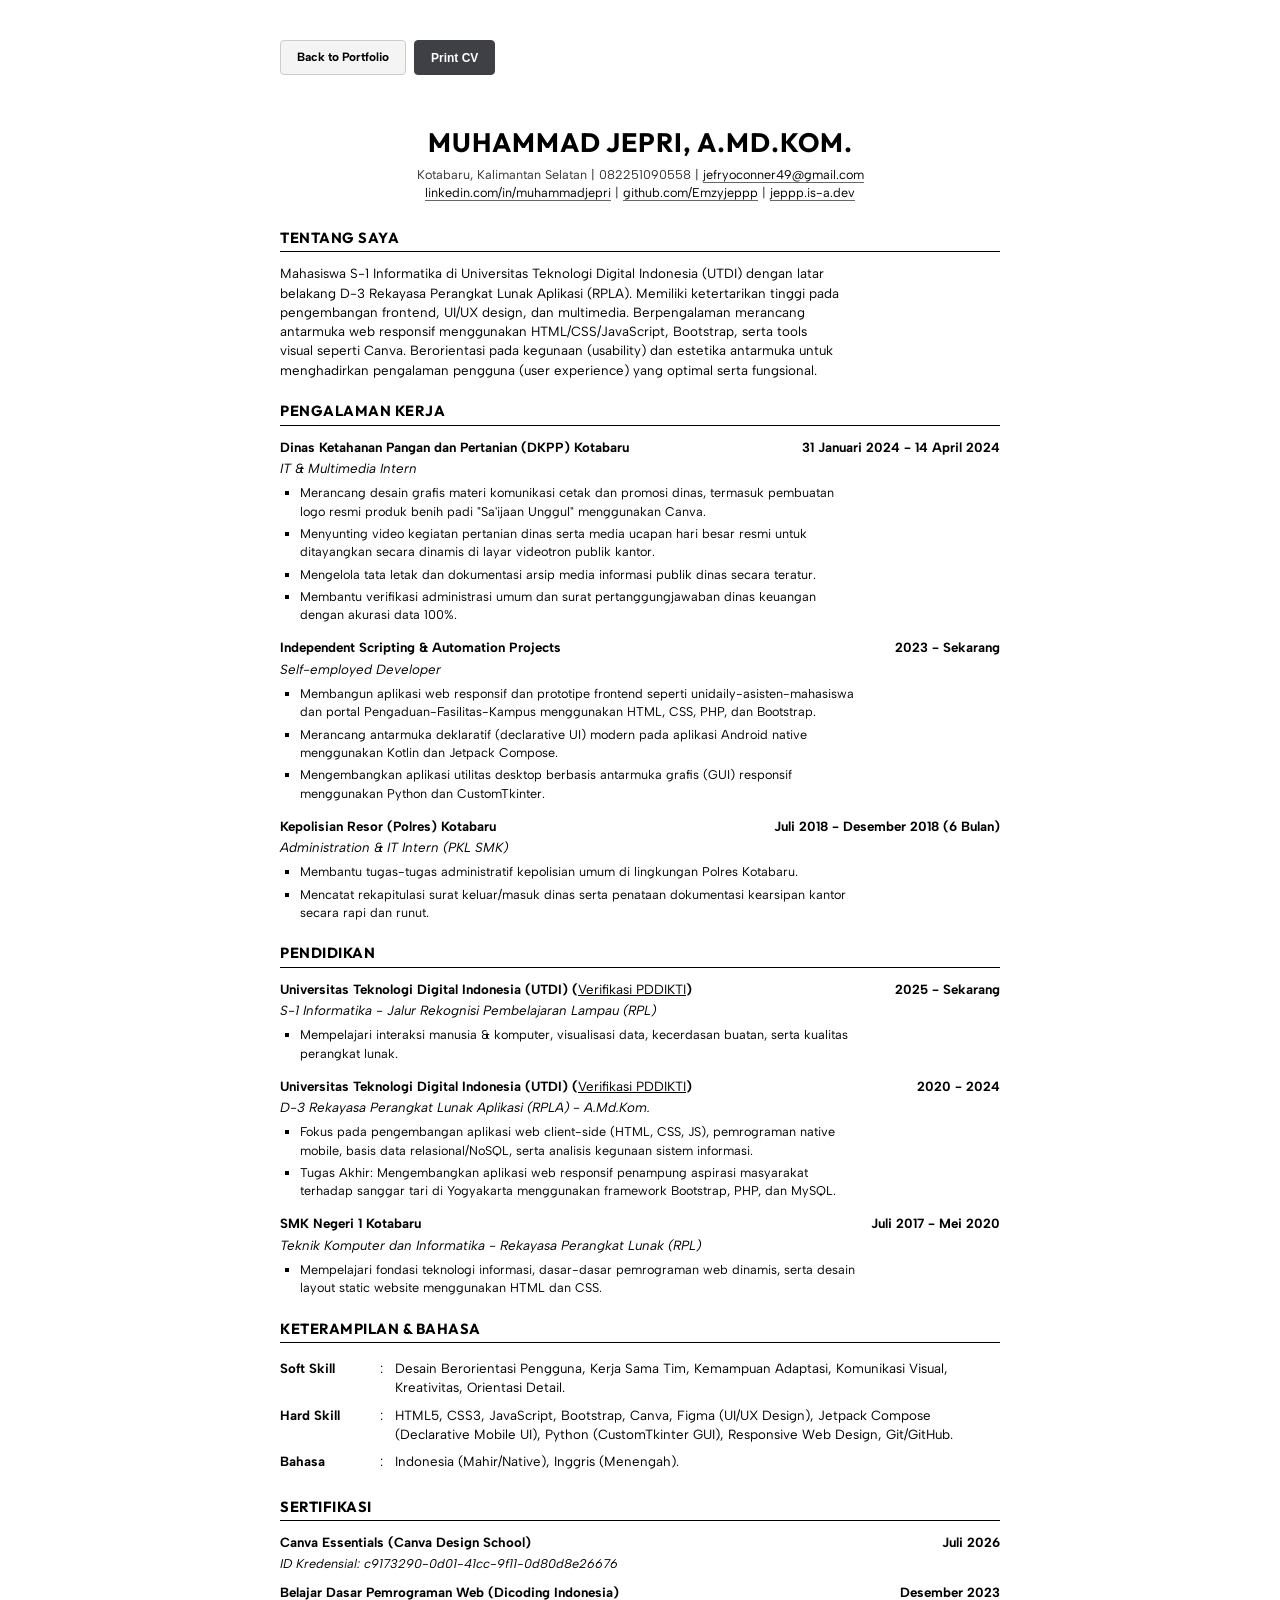
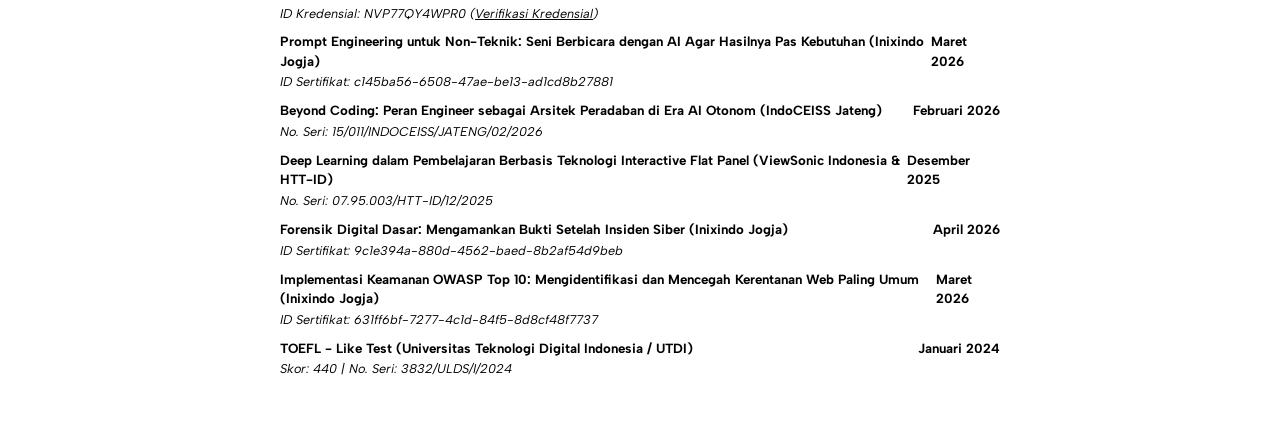
==== cv-design.html @ 5fd1a379 "feat: add design and frontend focused ATS CV (cv-design.html)" ====
<!DOCTYPE html>
<html lang="en">
<head>
    <meta charset="UTF-8">
    <meta name="viewport" content="width=device-width, initial-scale=1.0">
    <title>Muhammad Jepri - CV ATS (Frontend & Multimedia)</title>
    <!-- Google Fonts - Albert Sans & Outfit -->
    <link rel="preconnect" href="https://fonts.googleapis.com">
    <link rel="preconnect" href="https://fonts.gstatic.com" crossorigin>
    <link href="https://fonts.googleapis.com/css2?family=Albert+Sans:wght@300;400;500;600;700&display=swap" rel="stylesheet">
    <link href="https://fonts.googleapis.com/css2?family=Outfit:wght@400;500;600;700;800&display=swap" rel="stylesheet">
    <style>
        /* CSS Reset & Print-friendly Styles */
        * {
            margin: 0;
            padding: 0;
            box-sizing: border-box;
        }
        body {
            font-family: 'Albert Sans', -apple-system, BlinkMacSystemFont, "Segoe UI", Roboto, Helvetica, Arial, sans-serif;
            color: #000;
            background-color: #fff;
            line-height: 1.45;
            padding: 2.5rem;
            max-width: 800px;
            margin: 0 auto;
            font-size: 11pt;
        }
        h1, h2, h3, h4 {
            font-family: 'Outfit', sans-serif;
            color: #000;
        }
        
        /* Header section */
        .header {
            text-align: center;
            margin-bottom: 1.5rem;
        }
        .header h1 {
            font-size: 20pt;
            font-weight: bold;
            text-transform: uppercase;
            letter-spacing: 1px;
            margin-bottom: 0.25rem;
        }
        .header p {
            font-size: 9.5pt;
            color: #333;
        }
        .header a {
            color: #000;
            text-decoration: none;
            border-bottom: 1px solid #666;
        }

        /* Section styles */
        .section {
            margin-bottom: 1.25rem;
        }
        .section-title {
            font-size: 11pt;
            font-weight: bold;
            text-transform: uppercase;
            border-bottom: 1px solid #000;
            padding-bottom: 0.2rem;
            margin-bottom: 0.75rem;
            letter-spacing: 0.5px;
        }
        .section p {
            font-size: 10pt;
            text-align: left;
            max-width: 70ch;
        }

        /* Job & Education entries */
        .entry {
            margin-bottom: 0.85rem;
        }
        .entry-header {
            display: flex;
            justify-content: space-between;
            font-weight: bold;
            font-size: 10pt;
            margin-bottom: 0.15rem;
        }
        .entry-title {
            font-size: 10pt;
            font-style: italic;
            font-weight: normal;
            margin-bottom: 0.35rem;
        }
        .entry ul {
            margin-left: 1.25rem;
            list-style-type: square;
        }
        .entry li {
            font-size: 9.5pt;
            margin-bottom: 0.25rem;
            text-align: left;
            max-width: 70ch;
        }

        /* Skills section */
        .skills-table {
            width: 100%;
            border-collapse: collapse;
            font-size: 10pt;
            margin-top: 0.25rem;
        }
        .skills-table td {
            padding: 0.25rem 0;
            vertical-align: top;
            text-align: left;
        }
        .skill-label {
            width: 100px;
            font-weight: bold;
            color: #000;
        }
        .skill-colon {
            width: 15px;
            text-align: left;
        }

        /* Page-break utility for printing */
        @media print {
            body {
                padding: 0;
                margin: 0;
            }
            .no-print {
                display: none;
            }
        }
        
        /* Interactive browser view only button */
        .no-print-btn {
            display: inline-block;
            margin-bottom: 1.5rem;
            padding: 0.5rem 1rem;
            background-color: #000;
            color: #fff;
            text-decoration: none;
            border-radius: 4px;
            font-size: 9pt;
            font-weight: bold;
            cursor: pointer;
            border: none;
            transition: transform 0.15s ease, background-color 0.15s ease;
        }
        .no-print-btn:focus {
            outline: none;
        }
        .no-print-btn:focus-visible {
            outline: 2px solid #000;
            outline-offset: 2px;
        }
        .no-print-btn:hover {
            background-color: #333;
        }
        .no-print-btn:active {
            transform: scale(0.97);
        }
    </style>
</head>
<body>
    <!-- Action buttons for browser view -->
    <div class="header no-print" style="text-align: left; margin-bottom: 1.5rem; display: flex; gap: 0.5rem; flex-wrap: wrap;">
        <a href="index.html" class="no-print-btn" style="background-color: #f4f4f5; color: #000; border: 1px solid #ccc;">Back to Portfolio</a>
        <button onclick="window.print()" class="no-print-btn" style="background-color: #3f3f46; color: #fff; border: 1px solid #3f3f46;">Print CV</button>
    </div>

    <div class="header">
        <h1>Muhammad Jepri, A.Md.Kom.</h1>
        <p>Kotabaru, Kalimantan Selatan | 082251090558 | <a href="mailto:jefryoconner49@gmail.com">jefryoconner49@gmail.com</a></p>
        <p><a href="https://www.linkedin.com/in/muhammadjepri/" target="_blank">linkedin.com/in/muhammadjepri</a> | <a href="https://github.com/Emzyjeppp" target="_blank">github.com/Emzyjeppp</a> | <a href="https://jeppp.is-a.dev" target="_blank">jeppp.is-a.dev</a></p>
    </div>

    <div class="section">
        <h2 class="section-title">Tentang Saya</h2>
        <p>
            Mahasiswa S-1 Informatika di Universitas Teknologi Digital Indonesia (UTDI) dengan latar belakang D-3 Rekayasa Perangkat Lunak Aplikasi (RPLA). Memiliki ketertarikan tinggi pada pengembangan frontend, UI/UX design, dan multimedia. Berpengalaman merancang antarmuka web responsif menggunakan HTML/CSS/JavaScript, Bootstrap, serta tools visual seperti Canva. Berorientasi pada kegunaan (usability) dan estetika antarmuka untuk menghadirkan pengalaman pengguna (user experience) yang optimal serta fungsional.
        </p>
    </div>

    <div class="section">
        <h2 class="section-title">Pengalaman Kerja</h2>
        
        <div class="entry">
            <div class="entry-header">
                <span>Dinas Ketahanan Pangan dan Pertanian (DKPP) Kotabaru</span>
                <span>31 Januari 2024 - 14 April 2024</span>
            </div>
            <div class="entry-title">IT & Multimedia Intern</div>
            <ul>
                <li>Merancang desain grafis materi komunikasi cetak dan promosi dinas, termasuk pembuatan logo resmi produk benih padi "Sa'ijaan Unggul" menggunakan Canva.</li>
                <li>Menyunting video kegiatan pertanian dinas serta media ucapan hari besar resmi untuk ditayangkan secara dinamis di layar videotron publik kantor.</li>
                <li>Mengelola tata letak dan dokumentasi arsip media informasi publik dinas secara teratur.</li>
                <li>Membantu verifikasi administrasi umum dan surat pertanggungjawaban dinas keuangan dengan akurasi data 100%.</li>
            </ul>
        </div>

        <div class="entry">
            <div class="entry-header">
                <span>Independent Scripting & Automation Projects</span>
                <span>2023 - Sekarang</span>
            </div>
            <div class="entry-title">Self-employed Developer</div>
            <ul>
                <li>Membangun aplikasi web responsif dan prototipe frontend seperti unidaily-asisten-mahasiswa dan portal Pengaduan-Fasilitas-Kampus menggunakan HTML, CSS, PHP, dan Bootstrap.</li>
                <li>Merancang antarmuka deklaratif (declarative UI) modern pada aplikasi Android native menggunakan Kotlin dan Jetpack Compose.</li>
                <li>Mengembangkan aplikasi utilitas desktop berbasis antarmuka grafis (GUI) responsif menggunakan Python dan CustomTkinter.</li>
            </ul>
        </div>

        <div class="entry">
            <div class="entry-header">
                <span>Kepolisian Resor (Polres) Kotabaru</span>
                <span>Juli 2018 - Desember 2018 (6 Bulan)</span>
            </div>
            <div class="entry-title">Administration & IT Intern (PKL SMK)</div>
            <ul>
                <li>Membantu tugas-tugas administratif kepolisian umum di lingkungan Polres Kotabaru.</li>
                <li>Mencatat rekapitulasi surat keluar/masuk dinas serta penataan dokumentasi kearsipan kantor secara rapi dan runut.</li>
            </ul>
        </div>
    </div>

    <div class="section">
        <h2 class="section-title">Pendidikan</h2>

        <div class="entry">
            <div class="entry-header">
                <span>Universitas Teknologi Digital Indonesia (UTDI) (<a href="https://pddikti.kemdiktisaintek.go.id/detail-mahasiswa/1EM2RLEza9GsHXyy-v89owwIK5X4exiiJ-73nF_fQ1BW6tYCa4KOVG_jK9c9vvH5I3FgDg==" target="_blank" style="color: inherit; text-decoration: underline; font-weight: normal;">Verifikasi PDDIKTI</a>)</span>
                <span>2025 - Sekarang</span>
            </div>
            <div class="entry-title">S-1 Informatika - Jalur Rekognisi Pembelajaran Lampau (RPL)</div>
            <ul>
                <li>Mempelajari interaksi manusia & komputer, visualisasi data, kecerdasan buatan, serta kualitas perangkat lunak.</li>
            </ul>
        </div>

        <div class="entry">
            <div class="entry-header">
                <span>Universitas Teknologi Digital Indonesia (UTDI) (<a href="https://pddikti.kemdiktisaintek.go.id/detail-mahasiswa/FiaRgfbsAJH0ipG66eCQztDOOsciMIt-xgTX12J9G3hoqqx-gh0_aRdXz90w3Z_FBN8l5A==" target="_blank" style="color: inherit; text-decoration: underline; font-weight: normal;">Verifikasi PDDIKTI</a>)</span>
                <span>2020 - 2024</span>
            </div>
            <div class="entry-title">D-3 Rekayasa Perangkat Lunak Aplikasi (RPLA) - A.Md.Kom.</div>
            <ul>
                <li>Fokus pada pengembangan aplikasi web client-side (HTML, CSS, JS), pemrograman native mobile, basis data relasional/NoSQL, serta analisis kegunaan sistem informasi.</li>
                <li>Tugas Akhir: Mengembangkan aplikasi web responsif penampung aspirasi masyarakat terhadap sanggar tari di Yogyakarta menggunakan framework Bootstrap, PHP, dan MySQL.</li>
            </ul>
        </div>

        <div class="entry">
            <div class="entry-header">
                <span>SMK Negeri 1 Kotabaru</span>
                <span>Juli 2017 - Mei 2020</span>
            </div>
            <div class="entry-title">Teknik Komputer dan Informatika - Rekayasa Perangkat Lunak (RPL)</div>
            <ul>
                <li>Mempelajari fondasi teknologi informasi, dasar-dasar pemrograman web dinamis, serta desain layout static website menggunakan HTML dan CSS.</li>
            </ul>
        </div>
    </div>

    <div class="section">
        <h2 class="section-title">Keterampilan & Bahasa</h2>
        
        <table class="skills-table">
            <tr>
                <td class="skill-label">Soft Skill</td>
                <td class="skill-colon">:</td>
                <td>Desain Berorientasi Pengguna, Kerja Sama Tim, Kemampuan Adaptasi, Komunikasi Visual, Kreativitas, Orientasi Detail.</td>
            </tr>
            <tr>
                <td class="skill-label">Hard Skill</td>
                <td class="skill-colon">:</td>
                <td>HTML5, CSS3, JavaScript, Bootstrap, Canva, Figma (UI/UX Design), Jetpack Compose (Declarative Mobile UI), Python (CustomTkinter GUI), Responsive Web Design, Git/GitHub.</td>
            </tr>
            <tr>
                <td class="skill-label">Bahasa</td>
                <td class="skill-colon">:</td>
                <td>Indonesia (Mahir/Native), Inggris (Menengah).</td>
            </tr>
        </table>
    </div>

    <div class="section">
        <h2 class="section-title">Sertifikasi</h2>
        
        <div class="entry" style="margin-bottom: 0.6rem;">
            <div class="entry-header">
                <span>Canva Essentials (Canva Design School)</span>
                <span>Juli 2026</span>
            </div>
            <div class="entry-title" style="margin-bottom: 0px; font-size: 9.5pt;">
                ID Kredensial: c9173290-0d01-41cc-9f11-0d80d8e26676
            </div>
        </div>

        <div class="entry" style="margin-bottom: 0.6rem;">
            <div class="entry-header">
                <span>Belajar Dasar Pemrograman Web (Dicoding Indonesia)</span>
                <span>Desember 2023</span>
            </div>
            <div class="entry-title" style="margin-bottom: 0px; font-size: 9.5pt;">
                ID Kredensial: NVP77QY4WPR0 (<a href="https://dicoding.com/certificates/NVP77QY4WPR0" target="_blank" style="color: inherit; text-decoration: underline;">Verifikasi Kredensial</a>)
            </div>
        </div>

        <div class="entry" style="margin-bottom: 0.6rem;">
            <div class="entry-header">
                <span>Prompt Engineering untuk Non-Teknik: Seni Berbicara dengan AI Agar Hasilnya Pas Kebutuhan (Inixindo Jogja)</span>
                <span>Maret 2026</span>
            </div>
            <div class="entry-title" style="margin-bottom: 0px; font-size: 9.5pt;">
                ID Sertifikat: c145ba56-6508-47ae-be13-ad1cd8b27881
            </div>
        </div>

        <div class="entry" style="margin-bottom: 0.6rem;">
            <div class="entry-header">
                <span>Beyond Coding: Peran Engineer sebagai Arsitek Peradaban di Era AI Otonom (IndoCEISS Jateng)</span>
                <span>Februari 2026</span>
            </div>
            <div class="entry-title" style="margin-bottom: 0px; font-size: 9.5pt;">
                No. Seri: 15/011/INDOCEISS/JATENG/02/2026
            </div>
        </div>

        <div class="entry" style="margin-bottom: 0.6rem;">
            <div class="entry-header">
                <span>Deep Learning dalam Pembelajaran Berbasis Teknologi Interactive Flat Panel (ViewSonic Indonesia & HTT-ID)</span>
                <span>Desember 2025</span>
            </div>
            <div class="entry-title" style="margin-bottom: 0px; font-size: 9.5pt;">
                No. Seri: 07.95.003/HTT-ID/12/2025
            </div>
        </div>

        <div class="entry" style="margin-bottom: 0.6rem;">
            <div class="entry-header">
                <span>Forensik Digital Dasar: Mengamankan Bukti Setelah Insiden Siber (Inixindo Jogja)</span>
                <span>April 2026</span>
            </div>
            <div class="entry-title" style="margin-bottom: 0px; font-size: 9.5pt;">
                ID Sertifikat: 9c1e394a-880d-4562-baed-8b2af54d9beb
            </div>
        </div>

        <div class="entry" style="margin-bottom: 0.6rem;">
            <div class="entry-header">
                <span>Implementasi Keamanan OWASP Top 10: Mengidentifikasi dan Mencegah Kerentanan Web Paling Umum (Inixindo Jogja)</span>
                <span>Maret 2026</span>
            </div>
            <div class="entry-title" style="margin-bottom: 0px; font-size: 9.5pt;">
                ID Sertifikat: 631ff6bf-7277-4c1d-84f5-8d8cf48f7737
            </div>
        </div>

        <div class="entry" style="margin-bottom: 0.6rem;">
            <div class="entry-header">
                <span>TOEFL - Like Test (Universitas Teknologi Digital Indonesia / UTDI)</span>
                <span>Januari 2024</span>
            </div>
            <div class="entry-title" style="margin-bottom: 0px; font-size: 9.5pt;">
                Skor: 440 | No. Seri: 3832/ULDS/I/2024
            </div>
        </div>
    </div>
</body>
</html>
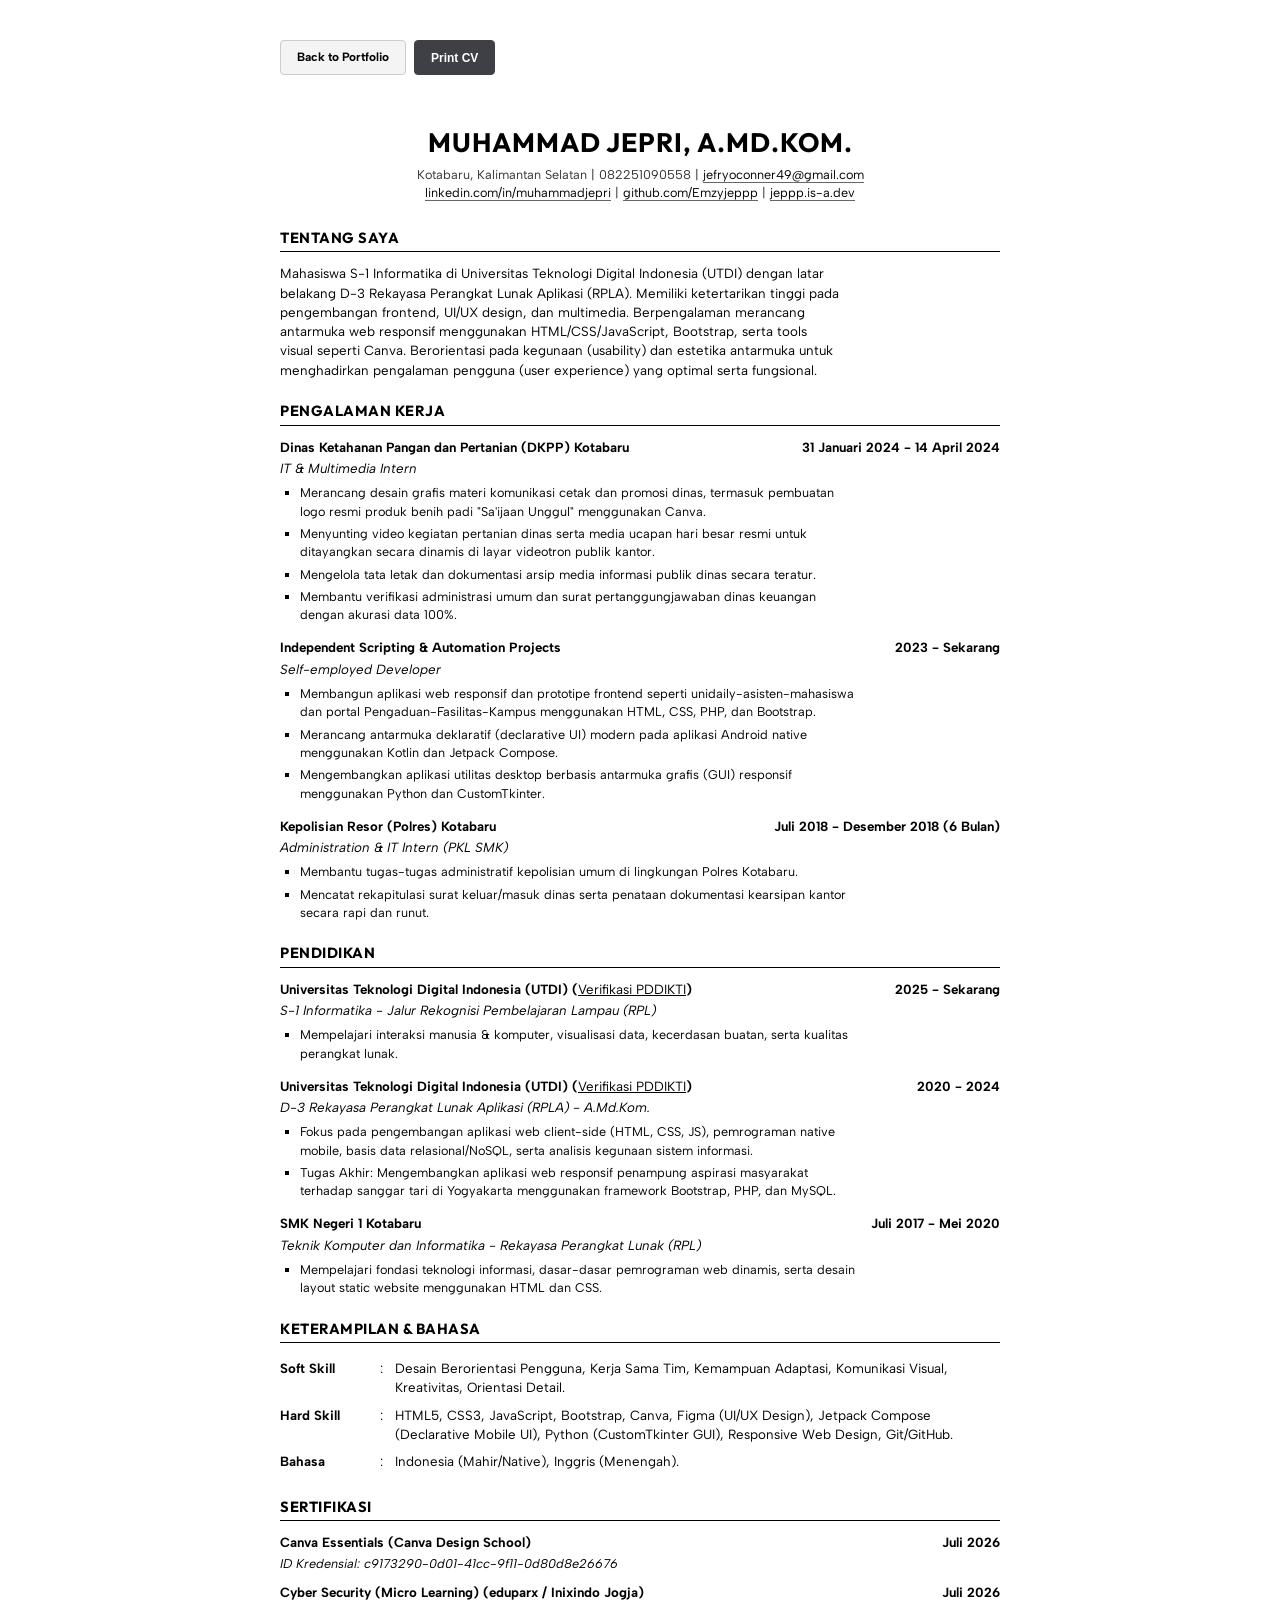
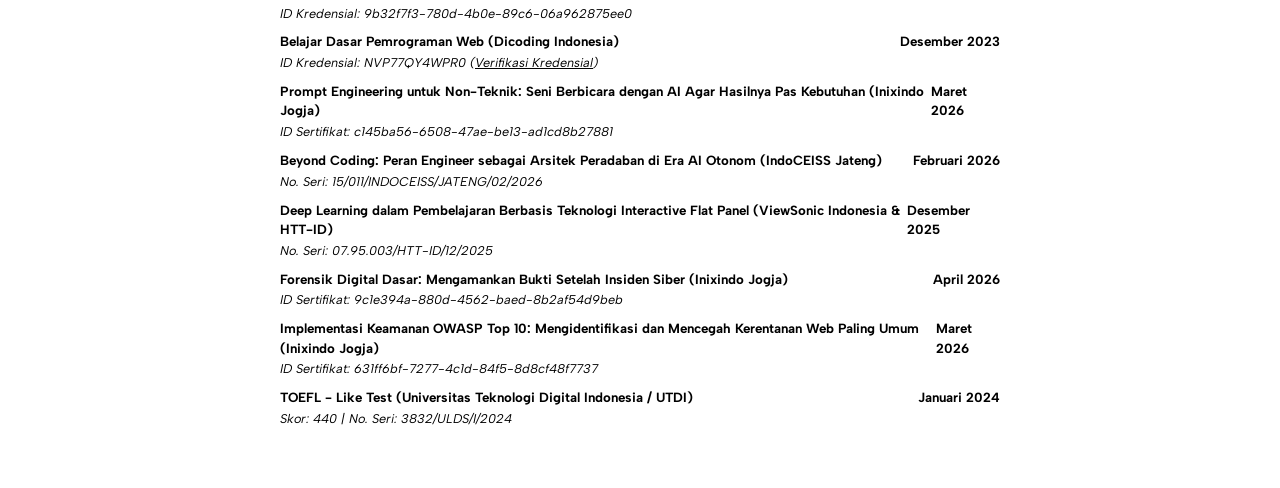
==== commit 2dedc749: "feat: add Inixindo Cybersecurity micro learning certificate to cvs and portfolio website" ====
--- a/cv-design.html
+++ b/cv-design.html
@@ -301,6 +301,16 @@
 
         <div class="entry" style="margin-bottom: 0.6rem;">
             <div class="entry-header">
+                <span>Cyber Security (Micro Learning) (eduparx / Inixindo Jogja)</span>
+                <span>Juli 2026</span>
+            </div>
+            <div class="entry-title" style="margin-bottom: 0px; font-size: 9.5pt;">
+                ID Kredensial: 9b32f7f3-780d-4b0e-89c6-06a962875ee0
+            </div>
+        </div>
+
+        <div class="entry" style="margin-bottom: 0.6rem;">
+            <div class="entry-header">
                 <span>Belajar Dasar Pemrograman Web (Dicoding Indonesia)</span>
                 <span>Desember 2023</span>
             </div>
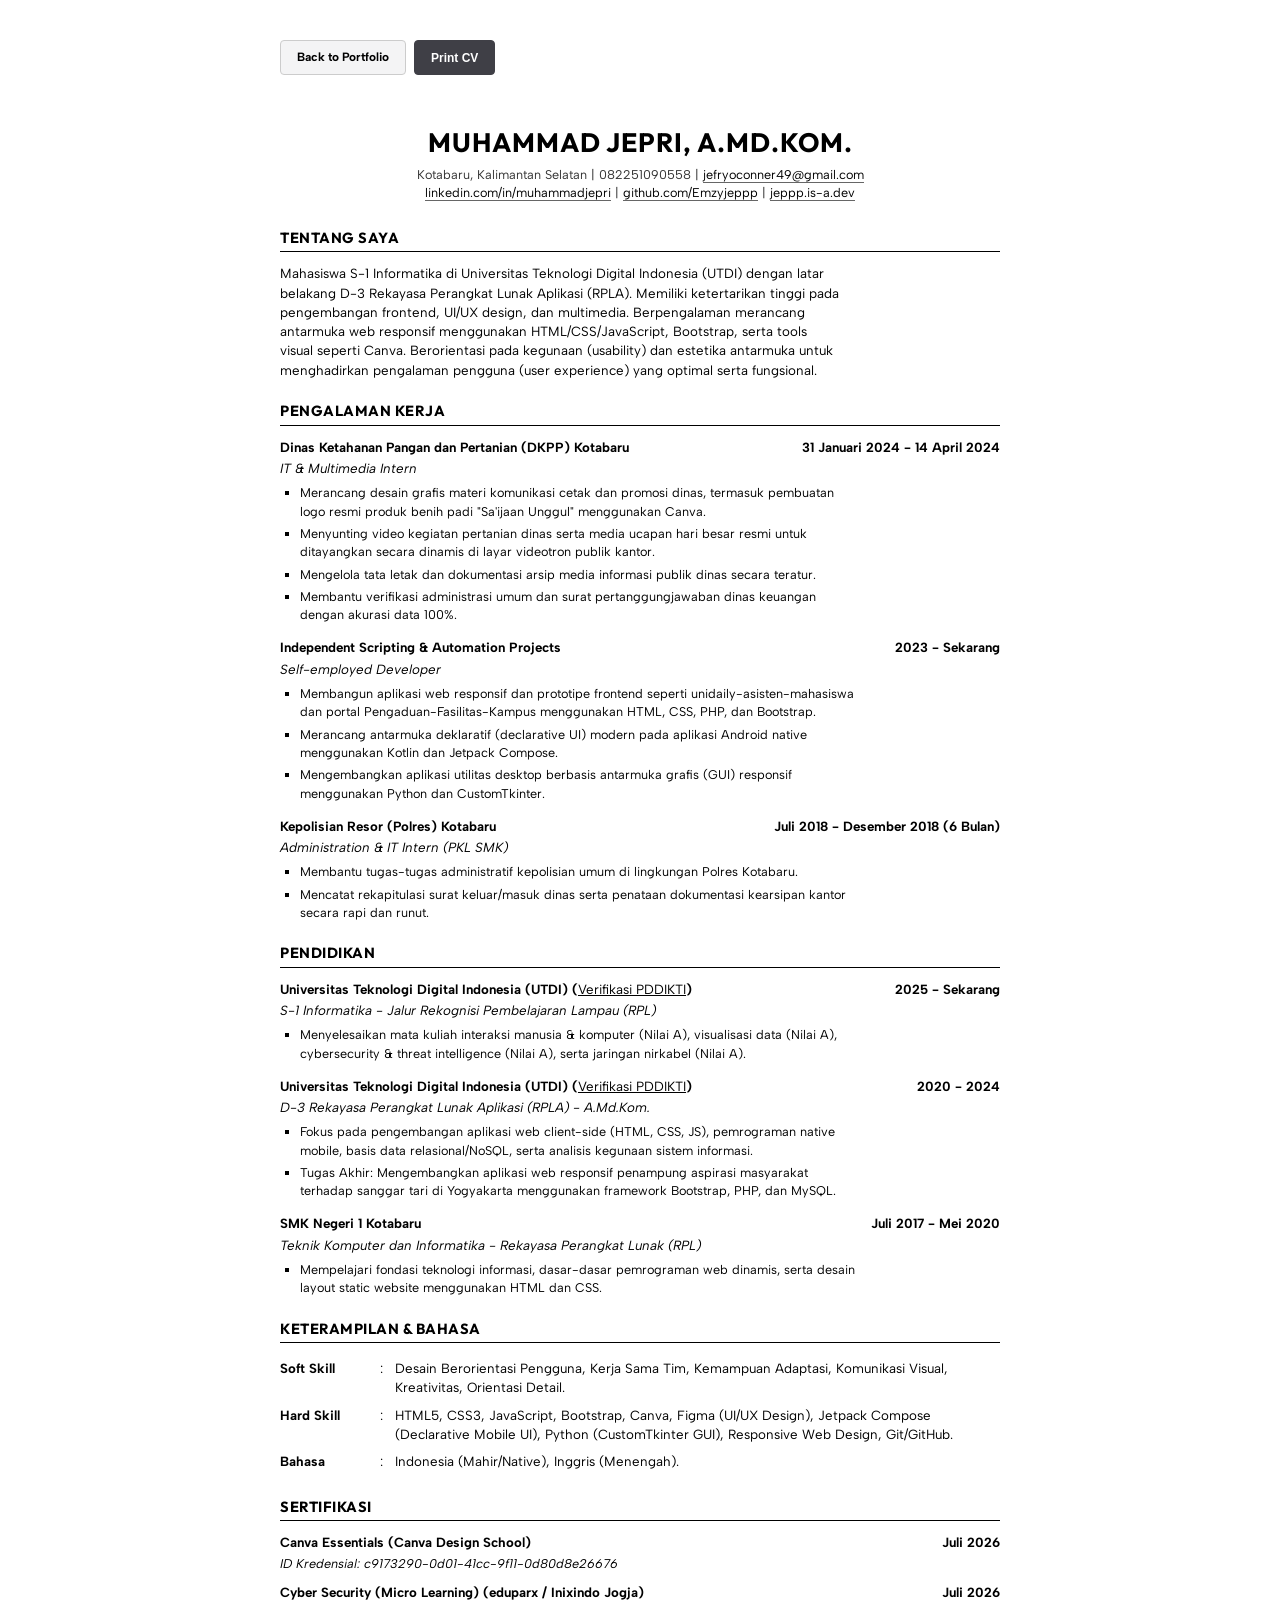
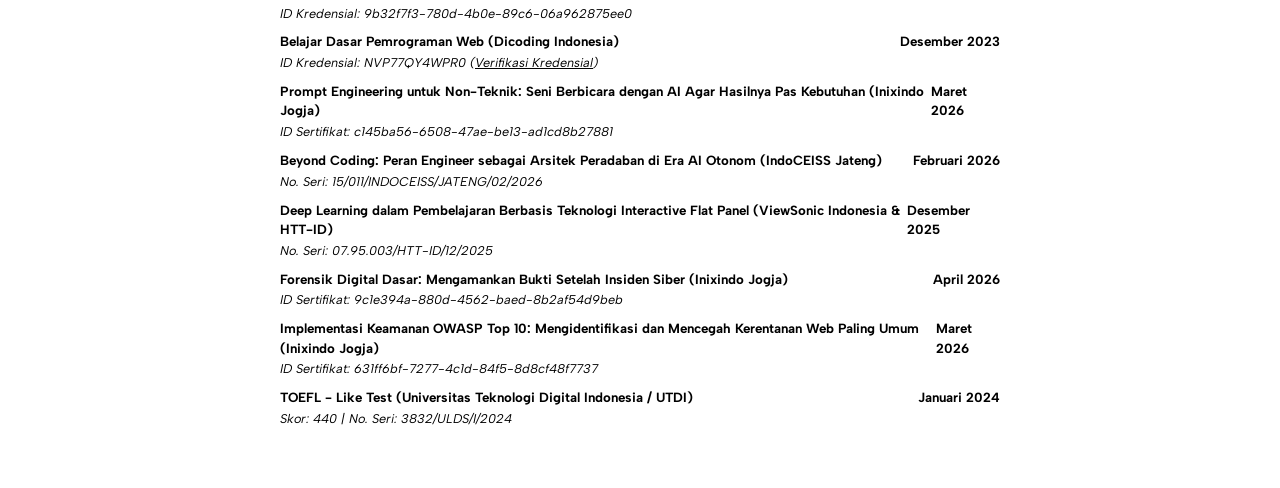
==== commit ba4c618f: "feat: move completed S1 coursework to finished group and highlight outstanding grades in CVs" ====
--- a/cv-design.html
+++ b/cv-design.html
@@ -236,7 +236,7 @@
             </div>
             <div class="entry-title">S-1 Informatika - Jalur Rekognisi Pembelajaran Lampau (RPL)</div>
             <ul>
-                <li>Mempelajari interaksi manusia & komputer, visualisasi data, kecerdasan buatan, serta kualitas perangkat lunak.</li>
+                <li>Menyelesaikan mata kuliah interaksi manusia & komputer (Nilai A), visualisasi data (Nilai A), cybersecurity & threat intelligence (Nilai A), serta jaringan nirkabel (Nilai A).</li>
             </ul>
         </div>
 
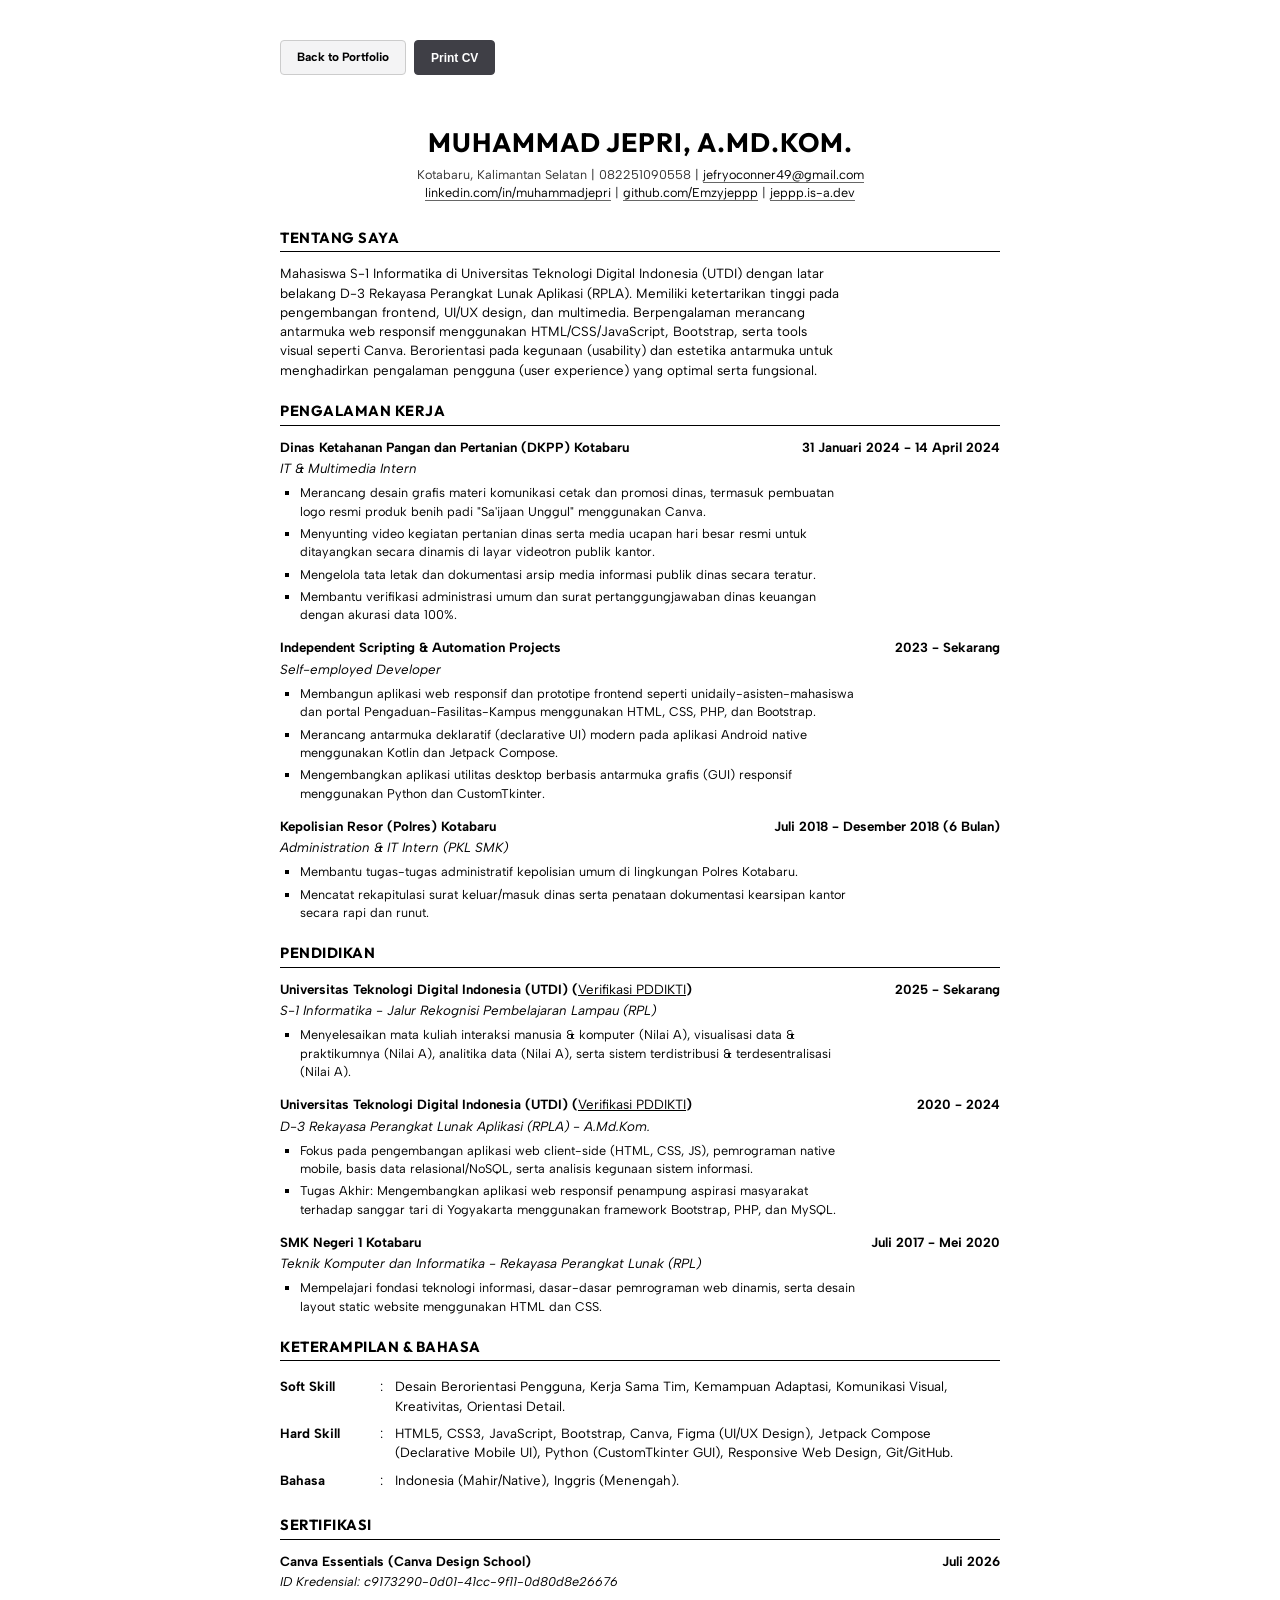
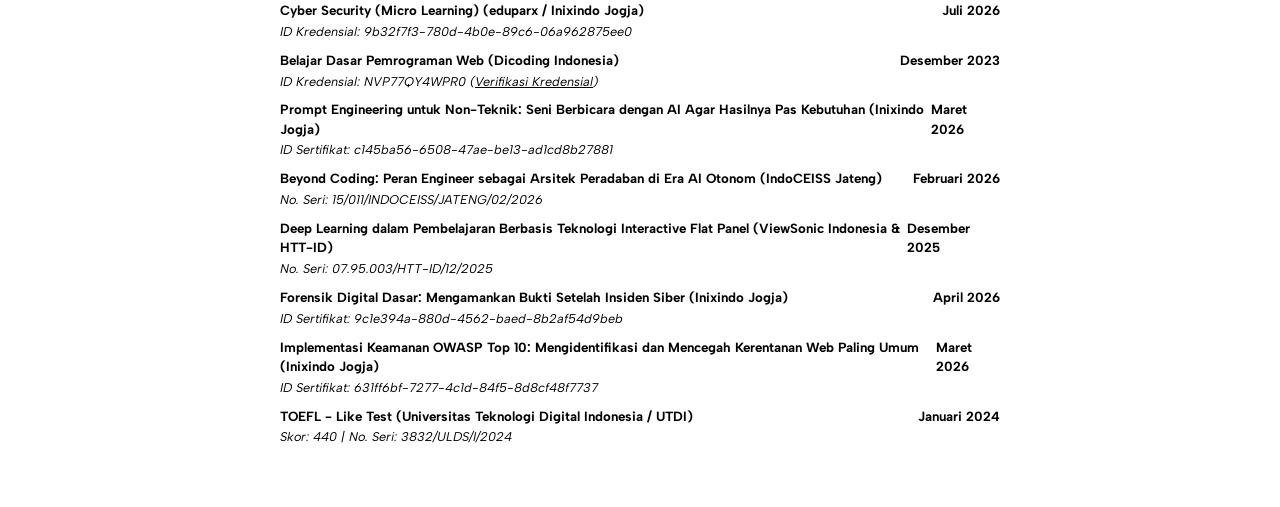
==== commit de0a421d: "feat: align all completed S1 coursework badges and outstanding grades with final transcript" ====
--- a/cv-design.html
+++ b/cv-design.html
@@ -236,7 +236,7 @@
             </div>
             <div class="entry-title">S-1 Informatika - Jalur Rekognisi Pembelajaran Lampau (RPL)</div>
             <ul>
-                <li>Menyelesaikan mata kuliah interaksi manusia & komputer (Nilai A), visualisasi data (Nilai A), cybersecurity & threat intelligence (Nilai A), serta jaringan nirkabel (Nilai A).</li>
+                <li>Menyelesaikan mata kuliah interaksi manusia & komputer (Nilai A), visualisasi data & praktikumnya (Nilai A), analitika data (Nilai A), serta sistem terdistribusi & terdesentralisasi (Nilai A).</li>
             </ul>
         </div>
 
